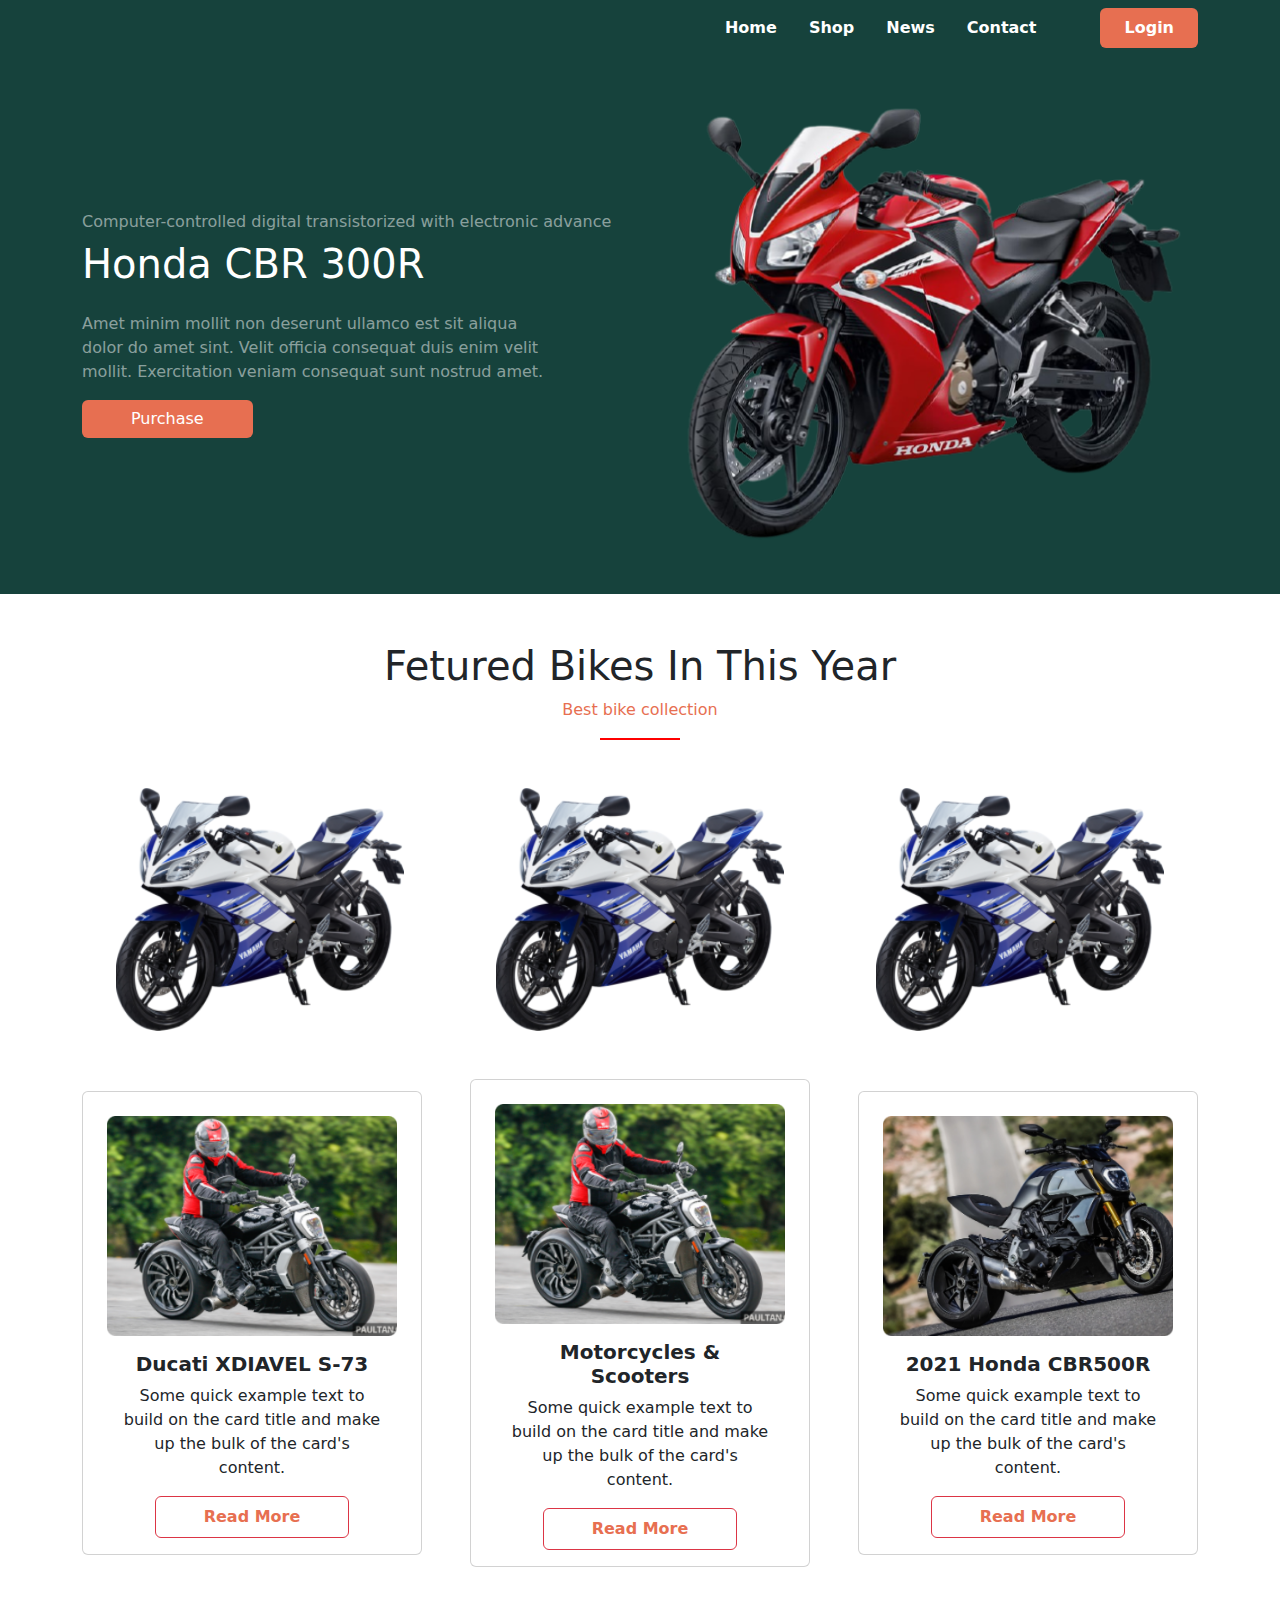
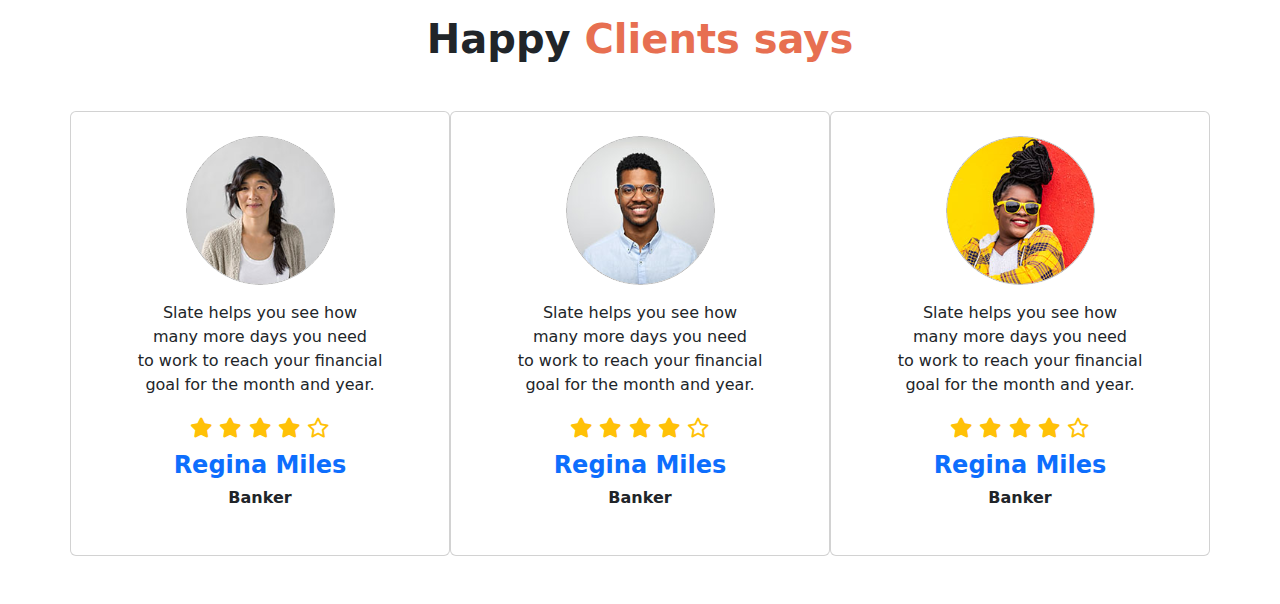
==== index.html @ dc5c82b1 "first commit" ====
<!doctype html>
<html lang="en">

<head>
    <meta charset="utf-8">
    <meta name="viewport" content="width=device-width, initial-scale=1">
    <title>Bootstrap demo</title>
    <!-- bootstrap css  -->
    <link href="https://cdn.jsdelivr.net/npm/bootstrap@5.3.3/dist/css/bootstrap.min.css" rel="stylesheet"
        integrity="sha384-QWTKZyjpPEjISv5WaRU9OFeRpok6YctnYmDr5pNlyT2bRjXh0JMhjY6hW+ALEwIH" crossorigin="anonymous">
    <!-- custom css  -->
    <link rel="stylesheet" href="css/color.css">
    <link rel="stylesheet" href="css/style.css">
    <!-- font-awesome icon link  -->
    <link rel="stylesheet" href="https://cdnjs.cloudflare.com/ajax/libs/font-awesome/6.0.0-beta3/css/all.min.css">

</head>

<body>
    <header>
        <nav class="navbar navbar-expand-lg bg-color">
            <div class="container">
                <button class="navbar-toggler" type="button" data-bs-toggle="collapse"
                    data-bs-target="#navbarNavAltMarkup" aria-controls="navbarNavAltMarkup" aria-expanded="false"
                    aria-label="Toggle navigation">
                    <span class="navbar-toggler-icon"></span>
                </button>
                <div class="collapse navbar-collapse" id="navbarNavAltMarkup">
                    <div class="navbar-nav ms-auto fw-bold">
                        <a class="nav-link px-3 text-white" aria-current="page" href="#">Home</a>
                        <a class="nav-link px-3 text-white" href="#">Shop</a>
                        <a class="nav-link px-3 text-white" href="#">News</a>
                        <a class="nav-link me-5 px-3 text-white">Contact</a>
                        <a class="nav-link px-4 py-2 btn-clr rounded text-white">Login</a>
                    </div>
                </div>
            </div>
        </nav>
        <section class="bg-color text-white">
            <div class="container py-5">
                <div class="row align-items-center">
                    <div class="col-sm-12 col-md-6 col-lg-6">
                        <h6 class="text-white-50">Computer-controlled digital transistorized with electronic advance
                        </h6>
                        <h2 class="fs-1">Honda CBR 300R</h2>
                        <p class="text-white-50 mt-4">Amet minim mollit non deserunt ullamco est sit aliqua <br> dolor
                            do
                            amet
                            sint. Velit officia
                            consequat duis enim velit <br> mollit. Exercitation veniam consequat sunt nostrud amet.</p>
                        <button type="button" class="btn btn-clr text-white px-5">Purchase</button>
                    </div>
                    <div class="col-sm-12 col-md-6 col-lg-6">
                        <img class="img-fluid" src="img/honda-cbr-300r-2-removebg-preview 1.png" alt="">
                    </div>
                </div>
            </div>
        </section>
    </header>


    <main>
        <section>
            <div class="text-center my-5">
                <h2 class="fs-1">Fetured Bikes In This Year</h2>
                <p class="text-clr">Best bike collection</p>
                <div class="line"></div>
            </div>

            <div class="container text-center my-5">
                <div class="row">
                    <div class="col-sm-12 col-md-6 col-lg-4">
                        <img src="img/Rectangle 4637 1.png" alt="">
                    </div>
                    <div class="col-sm-12 col-md-6 col-lg-4">
                        <img src="img/Rectangle 4637 1.png" alt="">
                    </div>
                    <div class="col-sm-12 col-md-6 col-lg-4">
                        <img src="img/Rectangle 4637 1.png" alt="">
                    </div>
                </div>
            </div>
        </section>

        <section>
            <div class="container text-center my-5">
                <div class="d-flex justify-content-center align-items-center gap-5">

                    <div class="card card-size px-4 ">
                        <img src="img/Project Cover (2).png" class="card-img-top img-fluid mt-4" alt="...">
                        <div class="card-body">
                            <h5 class="card-title fw-bold">Ducati XDIAVEL S-73</h5>
                            <p class="card-text">Some quick example text to build on the card title and make up the
                                bulk of the card's content.</p>
                            <a href="#" class="btn rounded btn-outline-danger fw-bold btn-hover text-clr px-5 py-2">Read
                                More</a>
                        </div>
                    </div>


                    <div class="card card-size px-4 ">
                        <img src="img/Project Cover (2).png" class="card-img-top img-fluid mt-4" alt="...">
                        <div class="card-body">
                            <h5 class="card-title fw-bold">Motorcycles & Scooters</h5>
                            <p class="card-text">Some quick example text to build on the card title and make up the
                                bulk of the card's content.</p>
                            <a href="#" class="btn rounded btn-outline-danger fw-bold btn-hover text-clr px-5 py-2">Read
                                More</a>
                        </div>
                    </div>


                    <div class="card card-size px-4">
                        <img src="img/Project Cover.png" class="card-img-top img-fluid mt-4" alt="...">
                        <div class="card-body">
                            <h5 class="card-title fw-bold">2021 Honda CBR500R</h5>
                            <p class="card-text">Some quick example text to build on the card title and make up the
                                bulk of the card's content.</p>
                            <a href="#" class="btn rounded btn-outline-danger fw-bold btn-hover text-clr px-5 py-2">Read
                                More</a>
                        </div>
                    </div>

                </div>
            </div>
        </section>

        <section>
            <div class="text-center my-5">
                <h2 class="fs-1 fw-bold">Happy <span class="text-clr">Clients says</span></h2>
            </div>

            <div class="container text-center">
                <div class="row align-items-center my-5">

                    <div class="col-sm-12 col-md-6 col-lg-4 card py-4">
                        <img src="img/circle-box circle-xl mx-auto (1).png"
                            class="card-img-top rounded-circle rounded-img img-fluid" alt="...">
                        <div class="card-body">
                            <p class="card-text">Slate helps you see how <br>
                                many more days you need <br>
                                to work to reach your financial <br>
                                goal for the month and year.</p>
                            <div class="text-warning fs-5">
                                <i class="fa-solid fa-star"></i>
                                <i class="fa-solid fa-star"></i>
                                <i class="fa-solid fa-star"></i>
                                <i class="fa-solid fa-star"></i>
                                <i class="fa-regular fa-star"></i>
                            </div>
                            <h4 class="fw-bold text-primary my-2">Regina Miles</h4>
                            <h6 class="fw-bold">Banker</h6>
                        </div>
                    </div>

                    <div class="col-sm-12 col-md-6 col-lg-4 card py-4">
                        <img src="img/circle-box circle-xl mx-auto.png"
                            class="card-img-top rounded-circle rounded-img img-fluid" alt="...">
                        <div class="card-body">
                            <p class="card-text">Slate helps you see how <br>
                                many more days you need <br>
                                to work to reach your financial <br>
                                goal for the month and year.</p>
                            <div class="text-warning fs-5">
                                <i class="fa-solid fa-star"></i>
                                <i class="fa-solid fa-star"></i>
                                <i class="fa-solid fa-star"></i>
                                <i class="fa-solid fa-star"></i>
                                <i class="fa-regular fa-star"></i>
                            </div>
                            <h4 class="fw-bold text-primary my-2">Regina Miles</h4>
                            <h6 class="fw-bold">Banker</h6>
                        </div>
                    </div>
                    <div class="col-sm-12 col-md-6 col-lg-4 card py-4">
                        <img src="img/circle-box circle-xl mx-auto (2).png"
                            class="card-img-top rounded-circle rounded-img img-fluid" alt="...">
                        <div class="card-body">
                            <p class="card-text">Slate helps you see how <br>
                                many more days you need <br>
                                to work to reach your financial <br>
                                goal for the month and year.</p>
                            <div class="text-warning fs-5">
                                <i class="fa-solid fa-star"></i>
                                <i class="fa-solid fa-star"></i>
                                <i class="fa-solid fa-star"></i>
                                <i class="fa-solid fa-star"></i>
                                <i class="fa-regular fa-star"></i>
                            </div>
                            <h4 class="fw-bold text-primary my-2">Regina Miles</h4>
                            <h6 class="fw-bold">Banker</h6>
                        </div>
                    </div>
                </div>
            </div>

        </section>
    </main>






    <!-- bootstrap js  -->
    <script src="https://cdn.jsdelivr.net/npm/bootstrap@5.3.3/dist/js/bootstrap.bundle.min.js"
        integrity="sha384-YvpcrYf0tY3lHB60NNkmXc5s9fDVZLESaAA55NDzOxhy9GkcIdslK1eN7N6jIeHz"
        crossorigin="anonymous"></script>
</body>

</html>
---- css/color.css ----
.bg-color {
  background-color: #16423c;
}
.btn-clr {
  background-color: #e76f51;
}
.text-clr {
  color: #e76f51;
}
.line {
  height: 2px;
  width: 80px;
  background-color: red;
  margin: 0 auto;
  padding: 0;
}
.btn-hover:hover {
  background-color: #e76f51;
}
---- css/style.css ----
.rounded-img {
  height: 149px;
  width: 149px;
  margin: 0 auto;
}
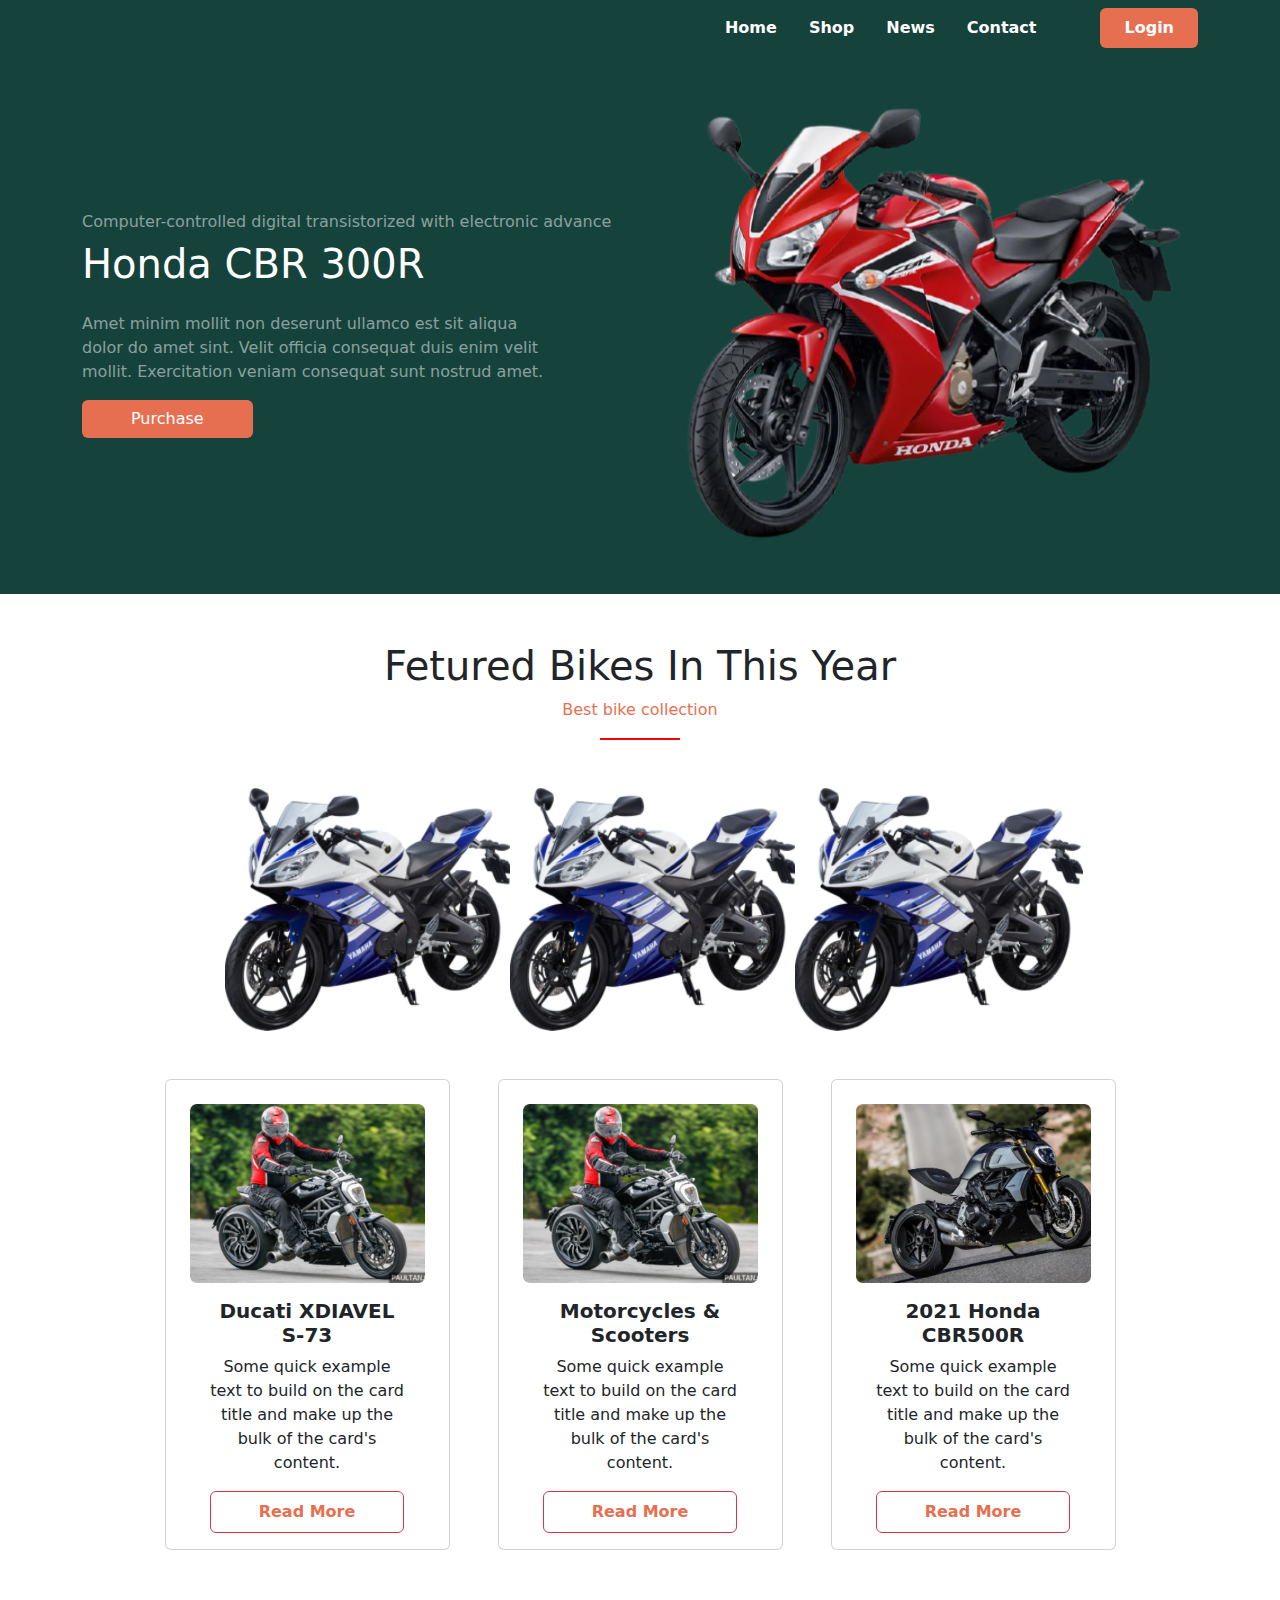
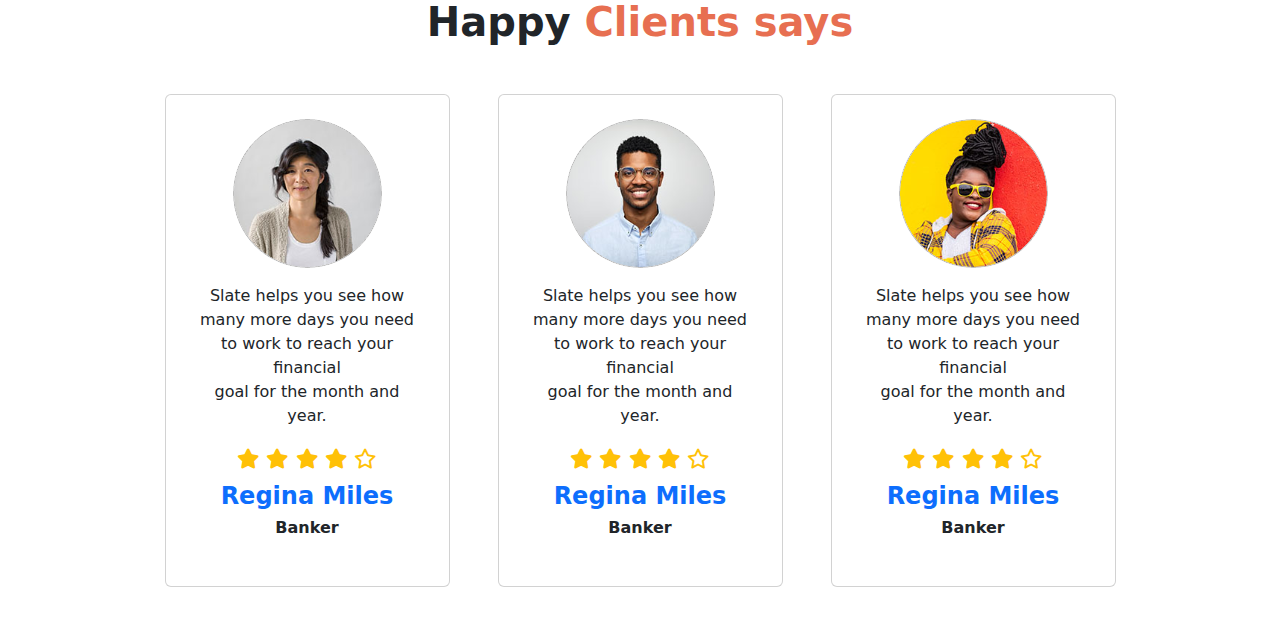
==== commit a88cb76f: "some updateed" ====
--- a/index.html
+++ b/index.html
@@ -68,14 +68,14 @@
             </div>
 
             <div class="container text-center my-5">
-                <div class="row">
-                    <div class="col-sm-12 col-md-6 col-lg-4">
+                <div class="row justify-content-center">
+                    <div class="col-sm-12 col-md-6 col-lg-3">
                         <img src="img/Rectangle 4637 1.png" alt="">
                     </div>
-                    <div class="col-sm-12 col-md-6 col-lg-4">
+                    <div class="col-sm-12 col-md-6 col-lg-3">
                         <img src="img/Rectangle 4637 1.png" alt="">
                     </div>
-                    <div class="col-sm-12 col-md-6 col-lg-4">
+                    <div class="col-sm-12 col-md-6 col-lg-3">
                         <img src="img/Rectangle 4637 1.png" alt="">
                     </div>
                 </div>
@@ -84,21 +84,22 @@
 
         <section>
             <div class="container text-center my-5">
-                <div class="d-flex justify-content-center align-items-center gap-5">
-
-                    <div class="card card-size px-4 ">
+                <div class="row align-items-center justify-content-center gap-5">
+
+                    <div class="col-sm-12 col-md-6 col-lg-3 card card-size px-4 ">
                         <img src="img/Project Cover (2).png" class="card-img-top img-fluid mt-4" alt="...">
                         <div class="card-body">
                             <h5 class="card-title fw-bold">Ducati XDIAVEL S-73</h5>
                             <p class="card-text">Some quick example text to build on the card title and make up the
                                 bulk of the card's content.</p>
-                            <a href="#" class="btn rounded btn-outline-danger fw-bold btn-hover text-clr px-5 py-2">Read
+                            <a href="#"
+                                class="text-end btn rounded btn-outline-danger fw-bold btn-hover text-clr px-5 py-2 ">Read
                                 More</a>
                         </div>
                     </div>
 
 
-                    <div class="card card-size px-4 ">
+                    <div class="col-sm-12 col-md-6 col-lg-3 card card-size px-4 ">
                         <img src="img/Project Cover (2).png" class="card-img-top img-fluid mt-4" alt="...">
                         <div class="card-body">
                             <h5 class="card-title fw-bold">Motorcycles & Scooters</h5>
@@ -110,7 +111,7 @@
                     </div>
 
 
-                    <div class="card card-size px-4">
+                    <div class="col-sm-12 col-md-6 col-lg-3 card card-size px-4">
                         <img src="img/Project Cover.png" class="card-img-top img-fluid mt-4" alt="...">
                         <div class="card-body">
                             <h5 class="card-title fw-bold">2021 Honda CBR500R</h5>
@@ -131,9 +132,8 @@
             </div>
 
             <div class="container text-center">
-                <div class="row align-items-center my-5">
-
-                    <div class="col-sm-12 col-md-6 col-lg-4 card py-4">
+                <div class="row align-items-center justify-content-center gap-5 my-5">
+                    <div class="col-sm-12 col-md-6 col-lg-3 card py-4">
                         <img src="img/circle-box circle-xl mx-auto (1).png"
                             class="card-img-top rounded-circle rounded-img img-fluid" alt="...">
                         <div class="card-body">
@@ -153,7 +153,7 @@
                         </div>
                     </div>
 
-                    <div class="col-sm-12 col-md-6 col-lg-4 card py-4">
+                    <div class="col-sm-12 col-md-6 col-lg-3 card py-4">
                         <img src="img/circle-box circle-xl mx-auto.png"
                             class="card-img-top rounded-circle rounded-img img-fluid" alt="...">
                         <div class="card-body">
@@ -172,7 +172,7 @@
                             <h6 class="fw-bold">Banker</h6>
                         </div>
                     </div>
-                    <div class="col-sm-12 col-md-6 col-lg-4 card py-4">
+                    <div class="col-sm-12 col-md-6 col-lg-3 card py-4">
                         <img src="img/circle-box circle-xl mx-auto (2).png"
                             class="card-img-top rounded-circle rounded-img img-fluid" alt="...">
                         <div class="card-body">
--- a/css/style.css
+++ b/css/style.css
@@ -1,5 +1,4 @@
 .rounded-img {
-  height: 149px;
   width: 149px;
   margin: 0 auto;
 }
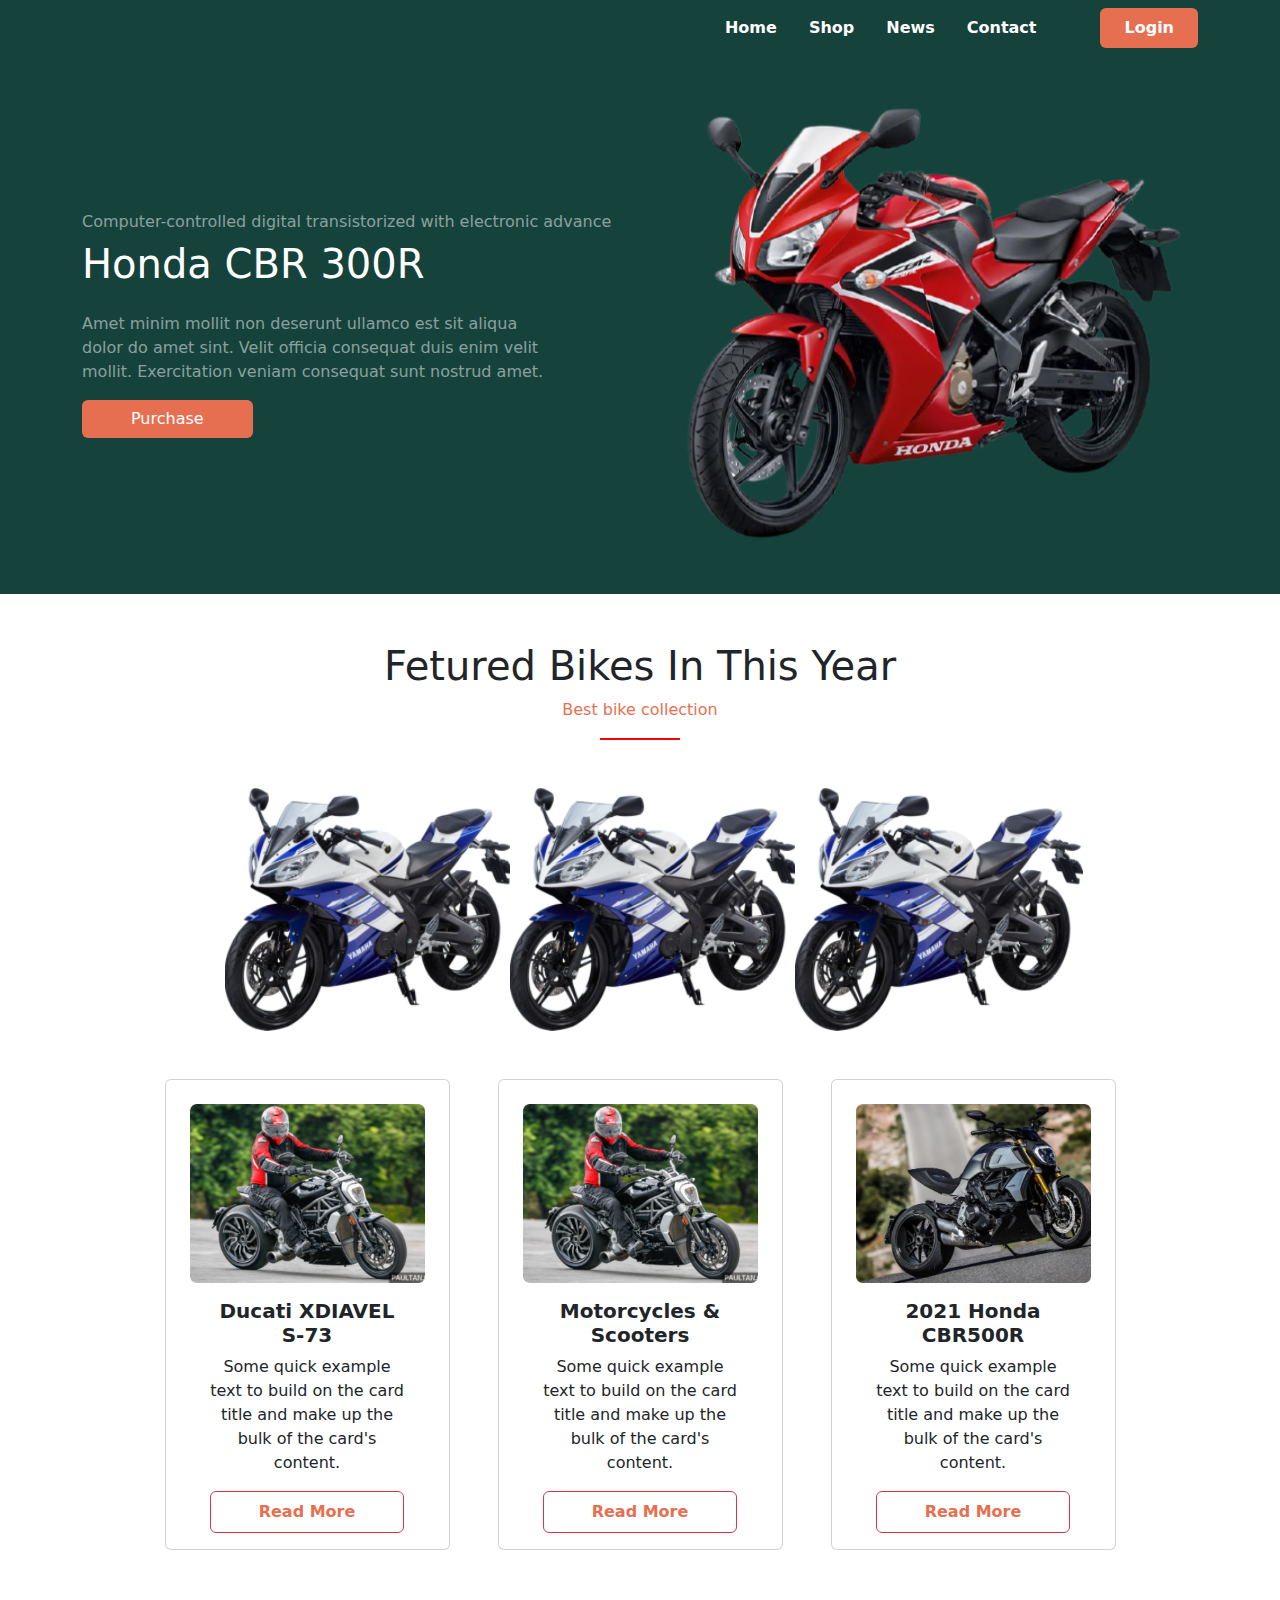
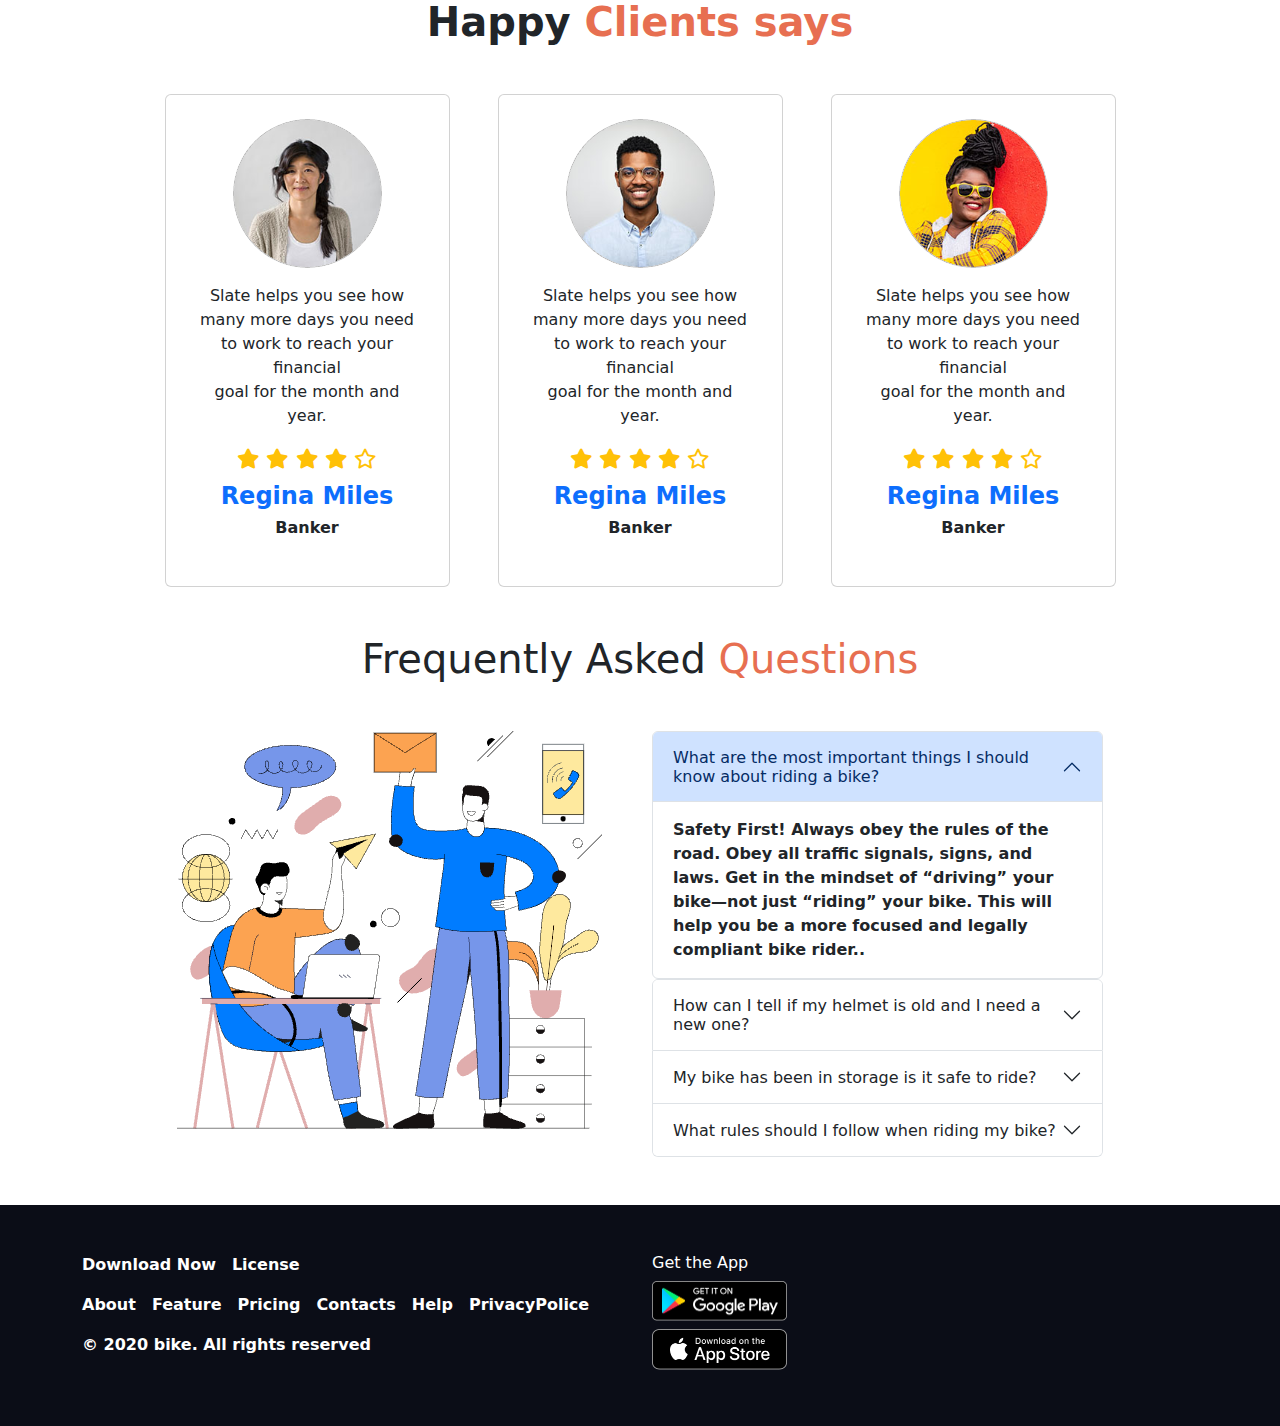
==== commit 594b02f6: "footer done" ====
--- a/index.html
+++ b/index.html
@@ -195,7 +195,134 @@
             </div>
 
         </section>
+
+        <section>
+            <h2 class="fs-1 text-center my-5">Frequently Asked <span class="text-clr">Questions</span></h2>
+            <div class="container">
+                <div class="row justify-content-center my-5">
+                    <div class="col-sm-12 col-md-5">
+                        <img src="img/Group.png" alt="">
+                    </div>
+                    <div class="col-sm-12 col-md-5">
+                        <div class="accordion" id="accordionExample">
+                            <div class="accordion-item">
+                                <h2 class="accordion-header">
+                                    <button class="accordion-button" type="button" data-bs-toggle="collapse"
+                                        data-bs-target="#collapseOne" aria-expanded="true" aria-controls="collapseOne">
+                                        What are the most important things I should
+                                        know about riding a bike?
+                                    </button>
+                                </h2>
+                                <div id="collapseOne" class="accordion-collapse collapse show"
+                                    data-bs-parent="#accordionExample">
+                                    <div class="accordion-body">
+                                        <strong>Safety First! Always obey the rules of the road. Obey all traffic
+                                            signals, signs, and laws. Get in the mindset of “driving” your bike—not just
+                                            “riding” your bike. This will help you be a more focused and legally
+                                            compliant bike rider..
+                                    </div>
+                                </div>
+                            </div>
+                            <div class="accordion-item">
+                                <h2 class="accordion-header">
+                                    <button class="accordion-button collapsed" type="button" data-bs-toggle="collapse"
+                                        data-bs-target="#collapseTwo" aria-expanded="false" aria-controls="collapseTwo">
+                                        How can I tell if my helmet is old and I need a
+                                        new one?
+                                    </button>
+                                </h2>
+                                <div id="collapseTwo" class="accordion-collapse collapse"
+                                    data-bs-parent="#accordionExample">
+                                    <div class="accordion-body">
+                                        <strong>This is the second item's accordion body.</strong> It is hidden by
+                                        default, until the collapse plugin adds the appropriate classes that we use to
+                                        style each element. These classes control the overall appearance, as well as the
+                                        showing and hiding via CSS transitions. You can modify any of this with custom
+                                        CSS or overriding our default variables. It's also worth noting that just about
+                                        any HTML can go within the <code>.accordion-body</code>, though the transition
+                                        does limit overflow.
+                                    </div>
+                                </div>
+                            </div>
+                            <div class="accordion-item">
+                                <h2 class="accordion-header">
+                                    <button class="accordion-button collapsed" type="button" data-bs-toggle="collapse"
+                                        data-bs-target="#collapseThree" aria-expanded="false"
+                                        aria-controls="collapseThree">
+                                        My bike has been in storage is it safe to ride?
+                                    </button>
+                                </h2>
+                                <div id="collapseThree" class="accordion-collapse collapse"
+                                    data-bs-parent="#accordionExample">
+                                    <div class="accordion-body">
+                                        <strong>This is the third item's accordion body.</strong> It is hidden by
+                                        default, until the collapse plugin adds the appropriate classes that we use to
+                                        style each element. These classes control the overall appearance, as well as the
+                                        showing and hiding via CSS transitions. You can modify any of this with custom
+                                        CSS or overriding our default variables. It's also worth noting that just about
+                                        any HTML can go within the <code>.accordion-body</code>, though the transition
+                                        does limit overflow.
+                                    </div>
+                                </div>
+                            </div>
+                            <div class="accordion-item">
+                                <h2 class="accordion-header">
+                                    <button class="accordion-button collapsed" type="button" data-bs-toggle="collapse"
+                                        data-bs-target="#collapseThree" aria-expanded="false"
+                                        aria-controls="collapseThree">
+                                        What rules should I follow when riding my bike?
+                                    </button>
+                                </h2>
+                                <div id="collapseThree" class="accordion-collapse collapse"
+                                    data-bs-parent="#accordionExample">
+                                    <div class="accordion-body">
+                                        <strong>This is the third item's accordion body.</strong> It is hidden by
+                                        default, until the collapse plugin adds the appropriate classes that we use to
+                                        style each element. These classes control the overall appearance, as well as the
+                                        showing and hiding via CSS transitions. You can modify any of this with custom
+                                        CSS or overriding our default variables. It's also worth noting that just about
+                                        any HTML can go within the <code>.accordion-body</code>, though the transition
+                                        does limit overflow.
+                                    </div>
+                                </div>
+                            </div>
+                        </div>
+                    </div>
+                </div>
+            </div>
+        </section>
     </main>
+
+    <footer class="footer-bg text-white py-5 px-3">
+        <div class="container">
+            <div class="row justify-content-evenly">
+                <div class="col-sm-12 col-lg-6">
+                    <div class="d-flex gap-3">
+                        <p>Download Now</p>
+                        <p>License</p>
+                    </div>
+                    <div class="d-flex gap-3">
+                        <p>About</p>
+                        <p>Feature</p>
+                        <p>Pricing</p>
+                        <p>Contacts</p>
+                        <p>Help</p>
+                        <p>PrivacyPolice</p>
+                    </div>
+                    <p>© 2020 bike. All rights reserved</p>
+                </div>
+                <div class="col-sm-12 col-md-6">
+                    <h6>Get the App</h6>
+                    <div>
+                        <img class="footer-img" src="img/android.png" alt="">
+                    </div>
+                    <div>
+                        <img class="footer-img my-2" src="img/ios.png" alt="">
+                    </div>
+                </div>
+            </div>
+        </div>
+    </footer>
 
 
 
--- a/css/style.css
+++ b/css/style.css
@@ -2,3 +2,12 @@
   width: 149px;
   margin: 0 auto;
 }
+
+.footer-bg {
+  background-color: #0b0d17;
+}
+
+.footer-img {
+  width: 135px;
+  /* height: 40px; */
+}
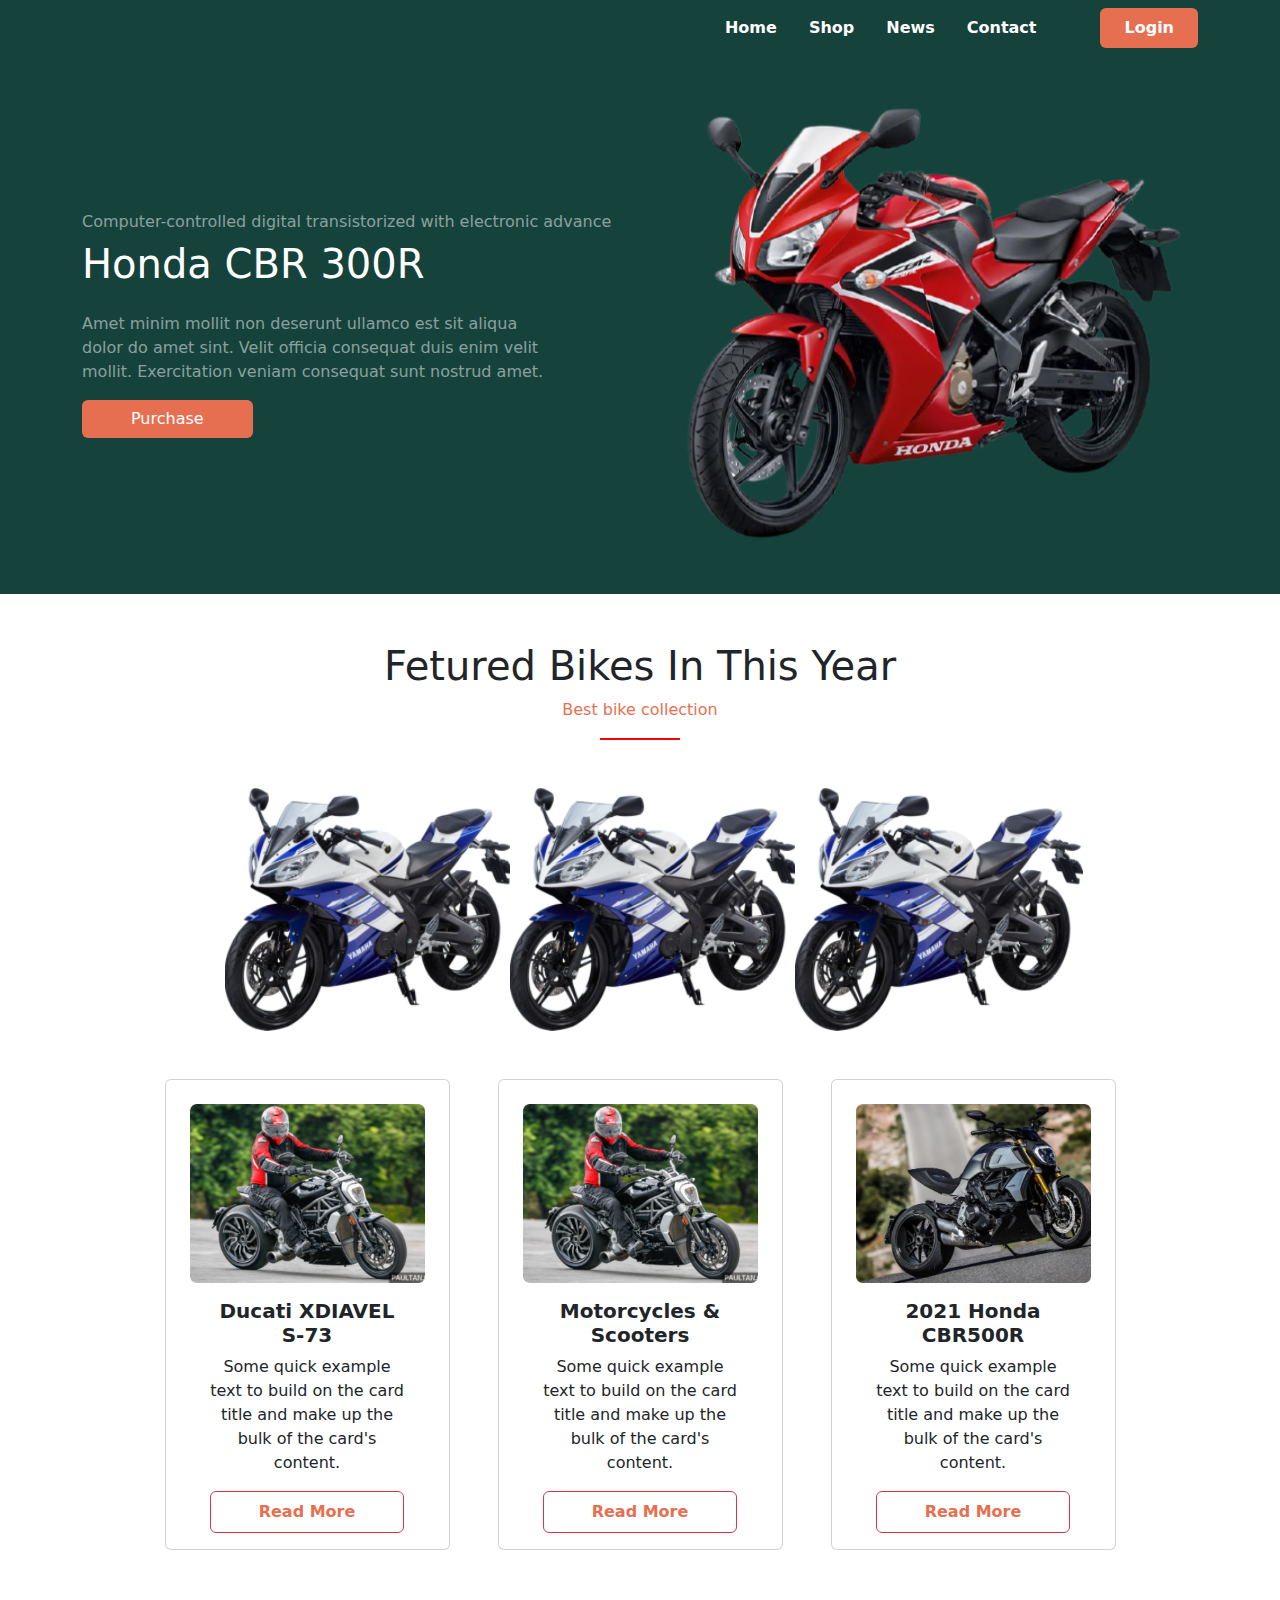
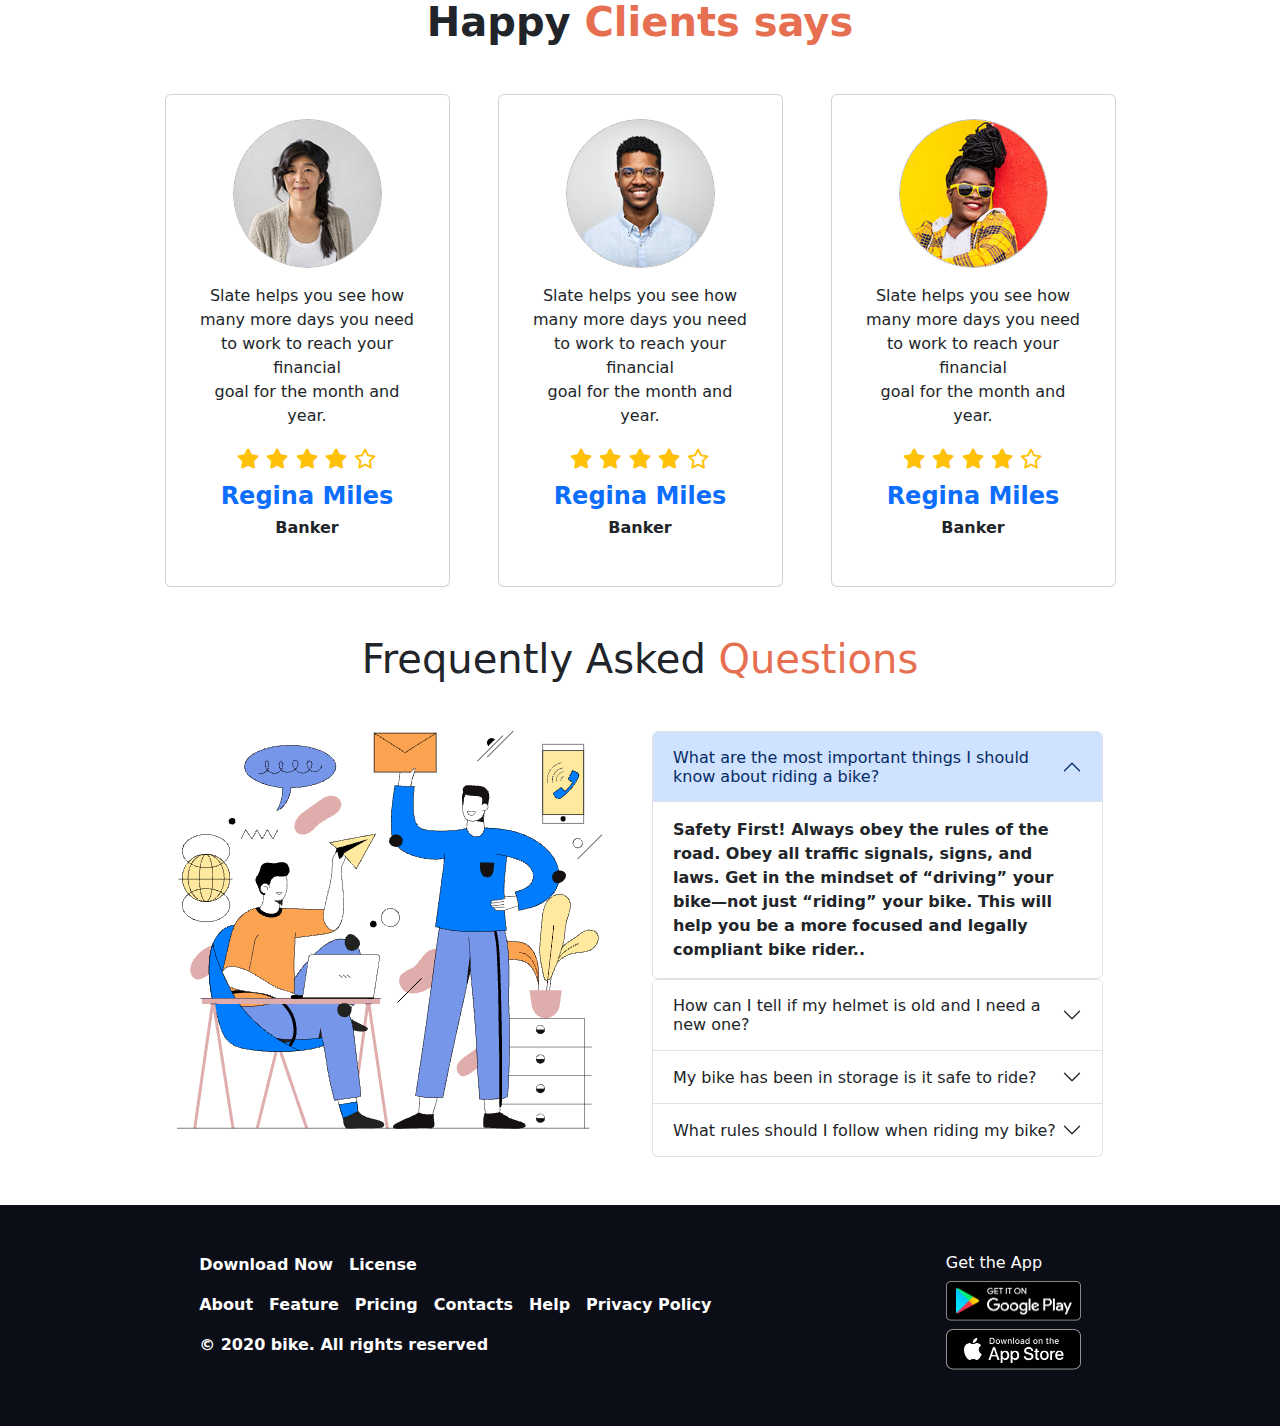
==== commit 418b2322: "added contact page" ====
--- a/index.html
+++ b/index.html
@@ -4,7 +4,7 @@
 <head>
     <meta charset="utf-8">
     <meta name="viewport" content="width=device-width, initial-scale=1">
-    <title>Bootstrap demo</title>
+    <title>Bkier Zone</title>
     <!-- bootstrap css  -->
     <link href="https://cdn.jsdelivr.net/npm/bootstrap@5.3.3/dist/css/bootstrap.min.css" rel="stylesheet"
         integrity="sha384-QWTKZyjpPEjISv5WaRU9OFeRpok6YctnYmDr5pNlyT2bRjXh0JMhjY6hW+ALEwIH" crossorigin="anonymous">
@@ -30,7 +30,7 @@
                         <a class="nav-link px-3 text-white" aria-current="page" href="#">Home</a>
                         <a class="nav-link px-3 text-white" href="#">Shop</a>
                         <a class="nav-link px-3 text-white" href="#">News</a>
-                        <a class="nav-link me-5 px-3 text-white">Contact</a>
+                        <a class="nav-link me-5 px-3 text-white" href="contact.html">Contact</a>
                         <a class="nav-link px-4 py-2 btn-clr rounded text-white">Login</a>
                     </div>
                 </div>
@@ -295,8 +295,8 @@
 
     <footer class="footer-bg text-white py-5 px-3">
         <div class="container">
-            <div class="row justify-content-evenly">
-                <div class="col-sm-12 col-lg-6">
+            <div class="d-flex justify-content-around">
+                <div>
                     <div class="d-flex gap-3">
                         <p>Download Now</p>
                         <p>License</p>
@@ -307,11 +307,11 @@
                         <p>Pricing</p>
                         <p>Contacts</p>
                         <p>Help</p>
-                        <p>PrivacyPolice</p>
+                        <p>Privacy Policy</p>
                     </div>
                     <p>© 2020 bike. All rights reserved</p>
                 </div>
-                <div class="col-sm-12 col-md-6">
+                <div>
                     <h6>Get the App</h6>
                     <div>
                         <img class="footer-img" src="img/android.png" alt="">
